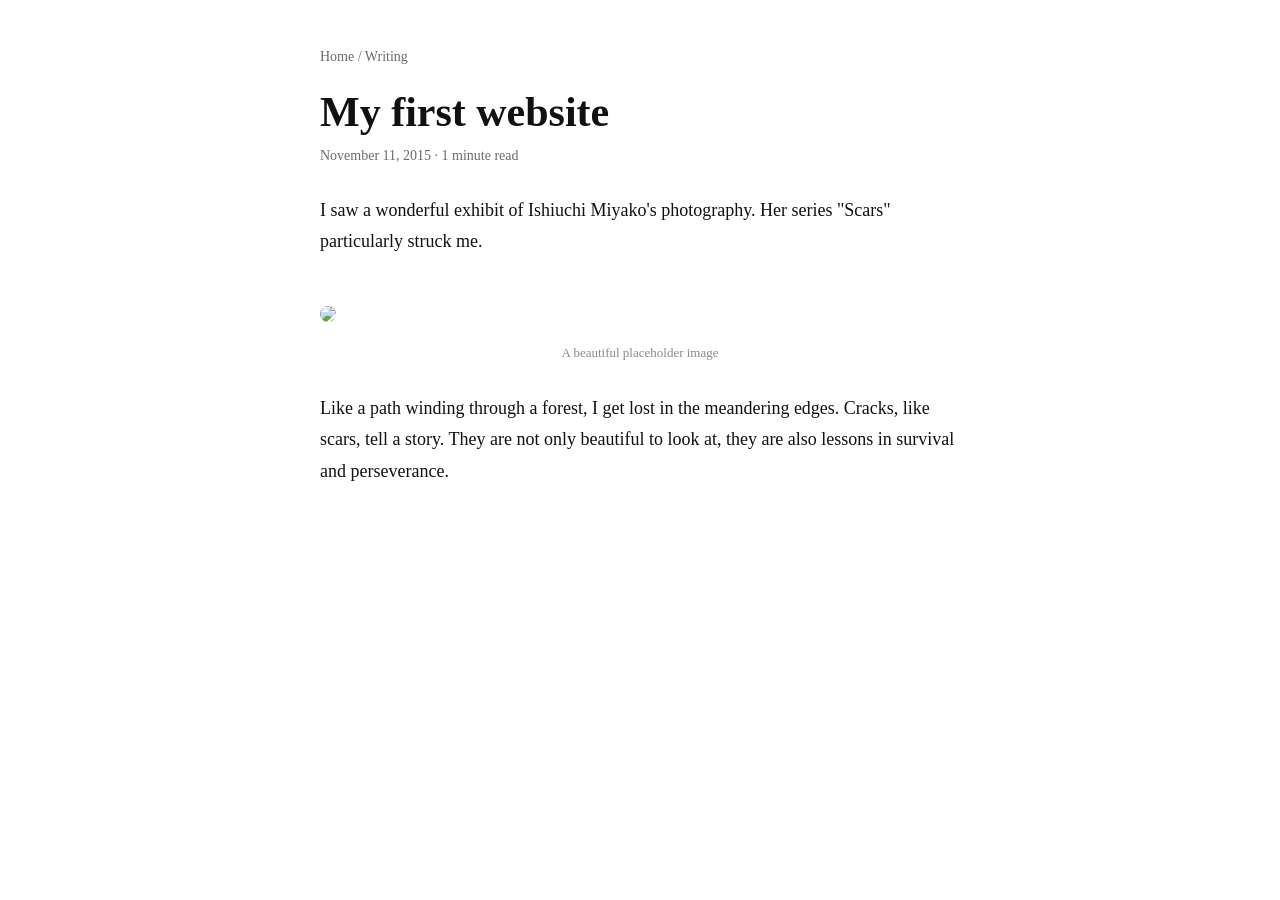
==== scars.html @ 90cd0741 "Add files via upload" ====
<!DOCTYPE html>
<html>
<head>
    <title>My first website</title>
    <link rel="stylesheet" href="style.css">
</head>
<body>

<div class="container">

    <a href="index.html" class="nav">Home / Writing</a>

    <h1>My first website</h1>

    <div class="meta">November 11, 2015 · 1 minute read</div>

    <p>
        I saw a wonderful exhibit of Ishiuchi Miyako's photography.
        Her series "Scars" particularly struck me.
    </p>

    <img src="https://images.unsplash.com/photo-1618005182384-a83a8bd57fbe?q=80&w=1200">

    <div class="caption">A beautiful placeholder image</div>

    <p>
        Like a path winding through a forest, I get lost in the meandering edges.
        Cracks, like scars, tell a story. They are not only beautiful to look at,
        they are also lessons in survival and perseverance.
    </p>

</div>

</body>
</html>
---- style.css ----
body {
    margin: 0;
    padding: 40px 20px;
    background: #ffffff;

    font-family: Georgia, "Times New Roman", serif;
    color: #111;

    font-size: 18px;
    line-height: 1.75;
}

.container {
    max-width: 640px;
    margin: 0 auto;
}

/* navigation */
.nav {
    font-size: 14px;
    color: #6b6b6b;
    text-decoration: none;
}

.nav:hover {
    text-decoration: underline;
}

/* headings */
h1 {
    font-size: 42px;
    font-weight: 600;
    margin: 14px 0 6px 0;
    line-height: 1.25;
}

h2 {
    font-size: 22px;
    margin: 30px 0 5px;
}

/* meta */
.meta {
    font-size: 14px;
    color: #6b6b6b;
    margin-bottom: 26px;
}

/* paragraphs */
p {
    margin: 18px 0;
}

/* links */
a {
    color: inherit;
}

/* article list */
.post {
    display: block;
    margin: 20px 0;
    text-decoration: none;
}

.post-title {
    font-size: 20px;
    font-weight: 500;
}

.post-meta {
    font-size: 13px;
    color: #777;
}

/* image */
img {
    width: 100%;
    margin: 30px 0 10px 0;
    border-radius: 10px;
}

.caption {
    text-align: center;
    font-size: 13px;
    color: #8a8a8a;
    margin-bottom: 28px;
}
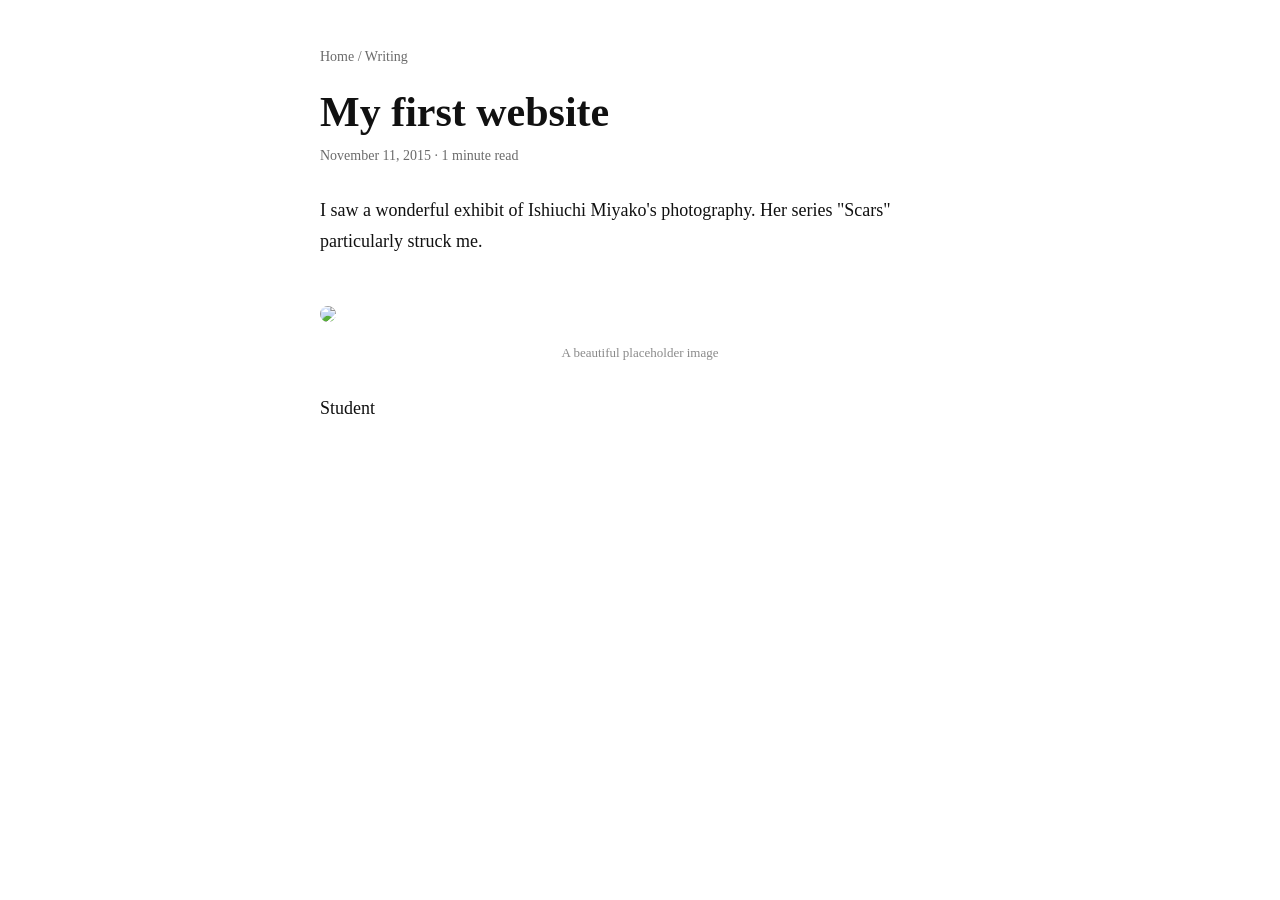
==== commit 678fbec4: "Update scars.html" ====
--- a/scars.html
+++ b/scars.html
@@ -24,12 +24,10 @@
     <div class="caption">A beautiful placeholder image</div>
 
     <p>
-        Like a path winding through a forest, I get lost in the meandering edges.
-        Cracks, like scars, tell a story. They are not only beautiful to look at,
-        they are also lessons in survival and perseverance.
+        Student
     </p>
 
 </div>
 
 </body>
-</html>+</html>
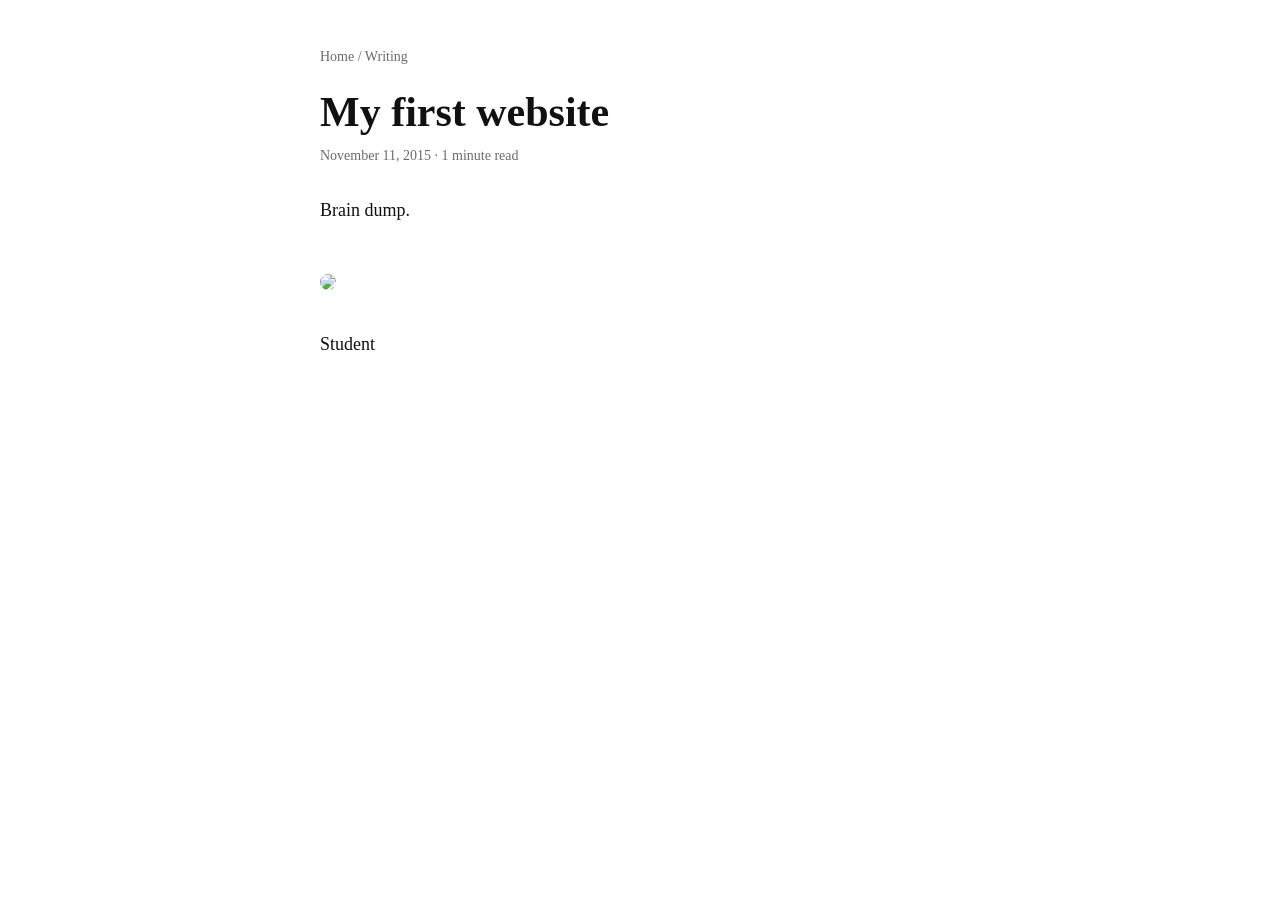
==== commit 8dff37d9: "Update scars.html" ====
--- a/scars.html
+++ b/scars.html
@@ -15,13 +15,11 @@
     <div class="meta">November 11, 2015 · 1 minute read</div>
 
     <p>
-        I saw a wonderful exhibit of Ishiuchi Miyako's photography.
-        Her series "Scars" particularly struck me.
+        Brain dump.
     </p>
 
     <img src="https://images.unsplash.com/photo-1618005182384-a83a8bd57fbe?q=80&w=1200">
 
-    <div class="caption">A beautiful placeholder image</div>
 
     <p>
         Student
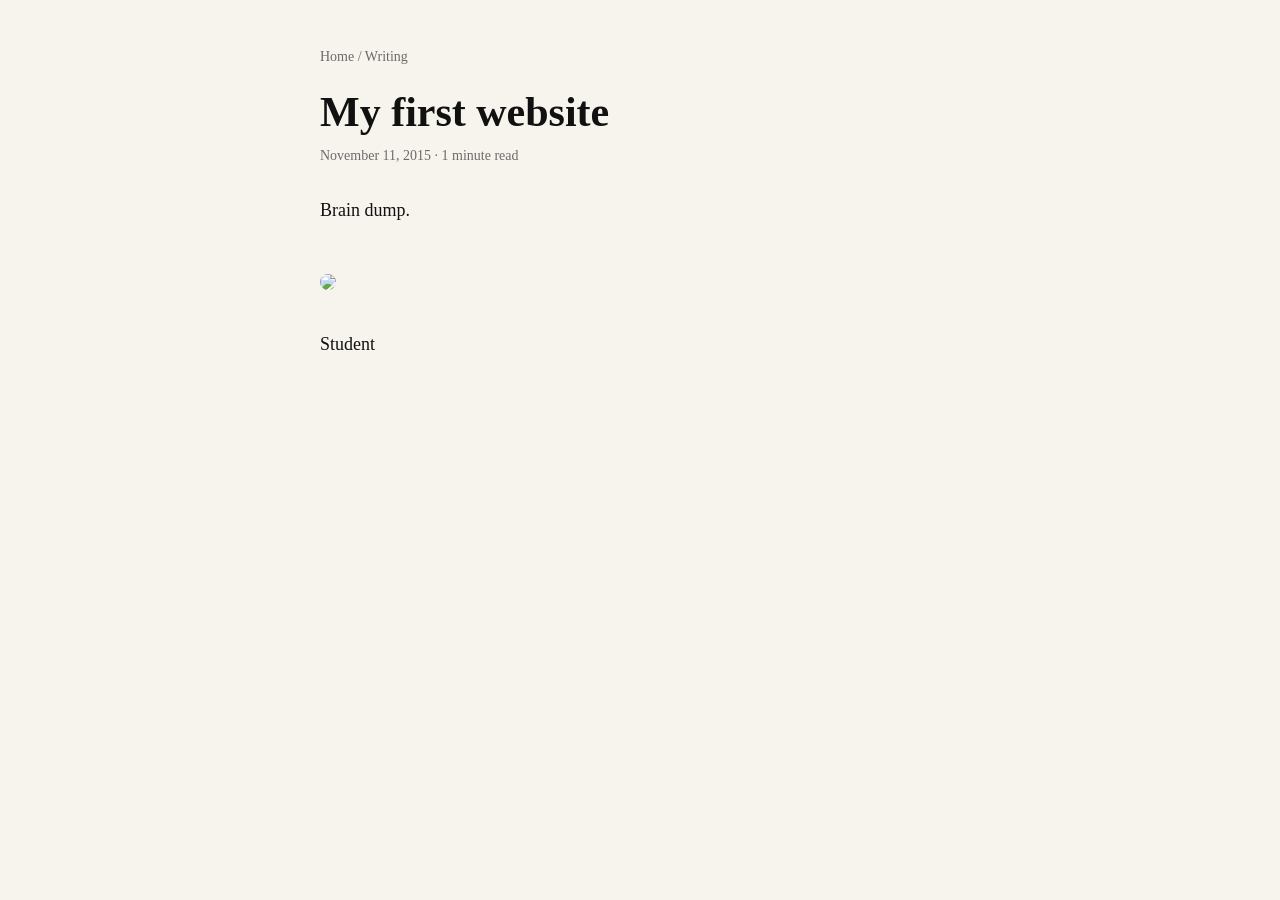
==== commit bd256943: "Update scars.html" ====
--- a/scars.html
+++ b/scars.html
@@ -1,7 +1,6 @@
 <!DOCTYPE html>
 <html>
 <head>
-    <title>My first website</title>
     <link rel="stylesheet" href="style.css">
 </head>
 <body>
--- a/style.css
+++ b/style.css
@@ -1,7 +1,7 @@
 body {
     margin: 0;
     padding: 40px 20px;
-    background: #ffffff;
+   background: #f7f4ed;
 
     font-family: Georgia, "Times New Roman", serif;
     color: #111;
@@ -85,4 +85,4 @@
     font-size: 13px;
     color: #8a8a8a;
     margin-bottom: 28px;
-}+}
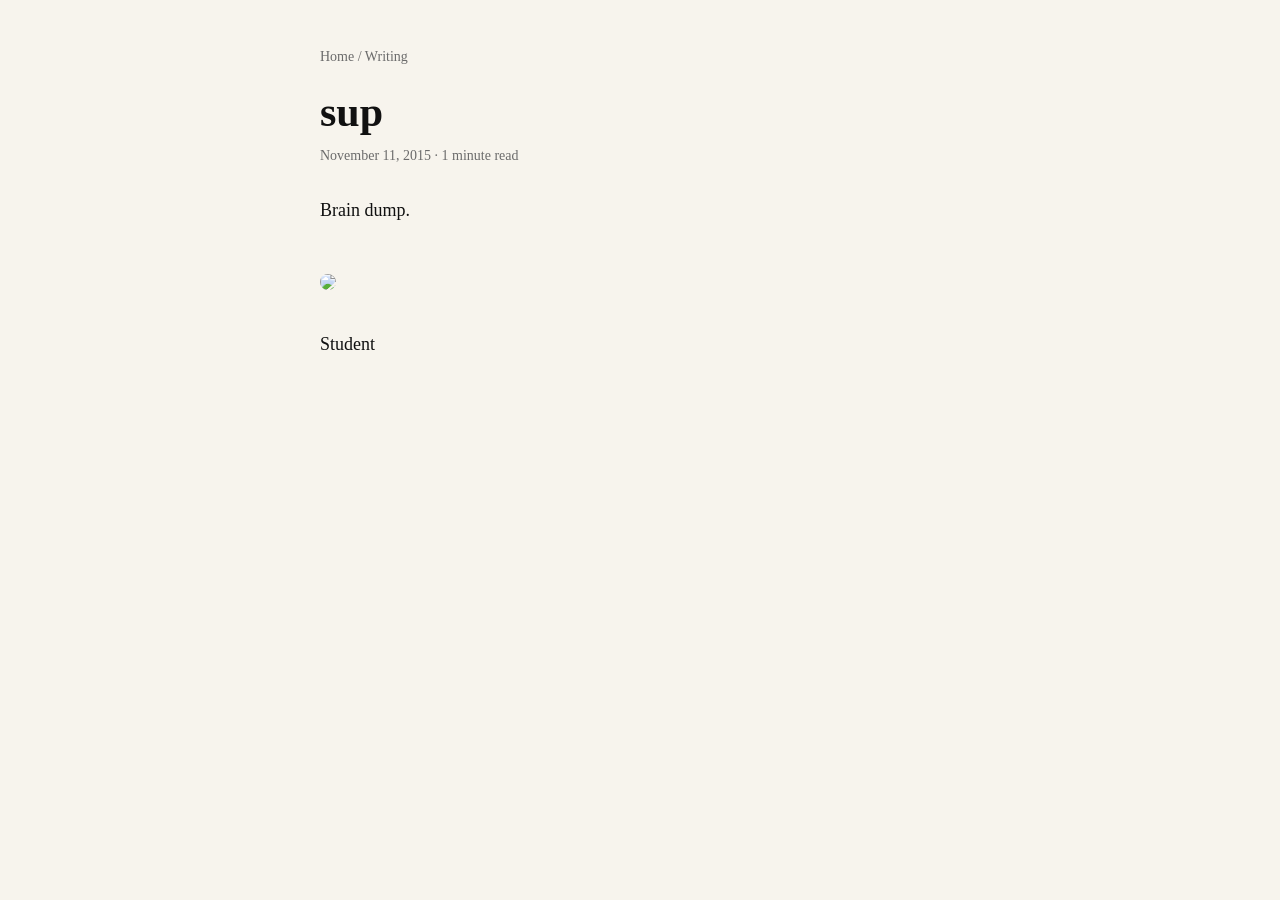
==== commit 74570787: "Change heading from 'My first website' to 'sup'" ====
--- a/scars.html
+++ b/scars.html
@@ -9,7 +9,7 @@
 
     <a href="index.html" class="nav">Home / Writing</a>
 
-    <h1>My first website</h1>
+    <h1>sup</h1>
 
     <div class="meta">November 11, 2015 · 1 minute read</div>
 
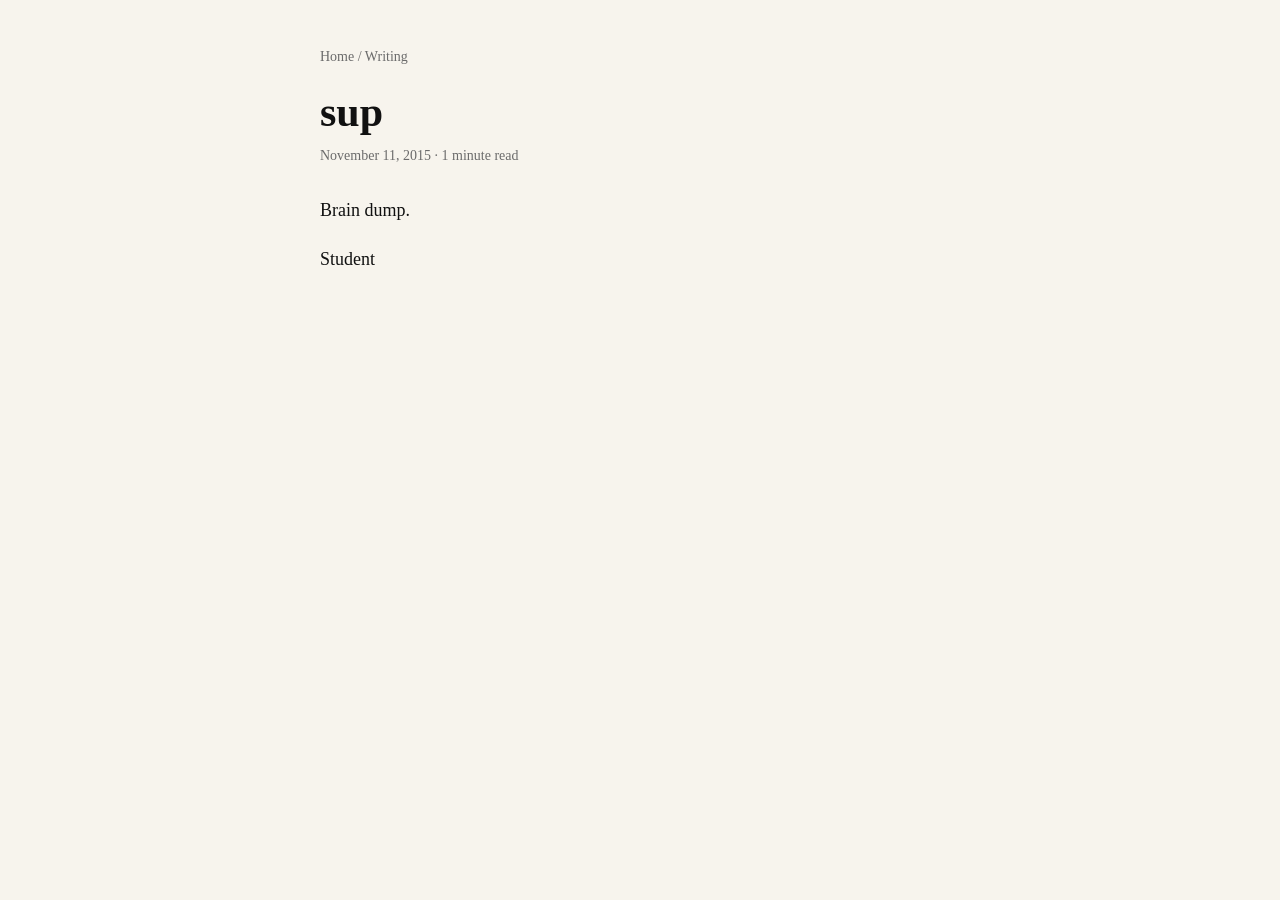
==== commit dc9dc126: "Update scars.html" ====
--- a/scars.html
+++ b/scars.html
@@ -17,8 +17,6 @@
         Brain dump.
     </p>
 
-    <img src="https://images.unsplash.com/photo-1618005182384-a83a8bd57fbe?q=80&w=1200">
-
 
     <p>
         Student
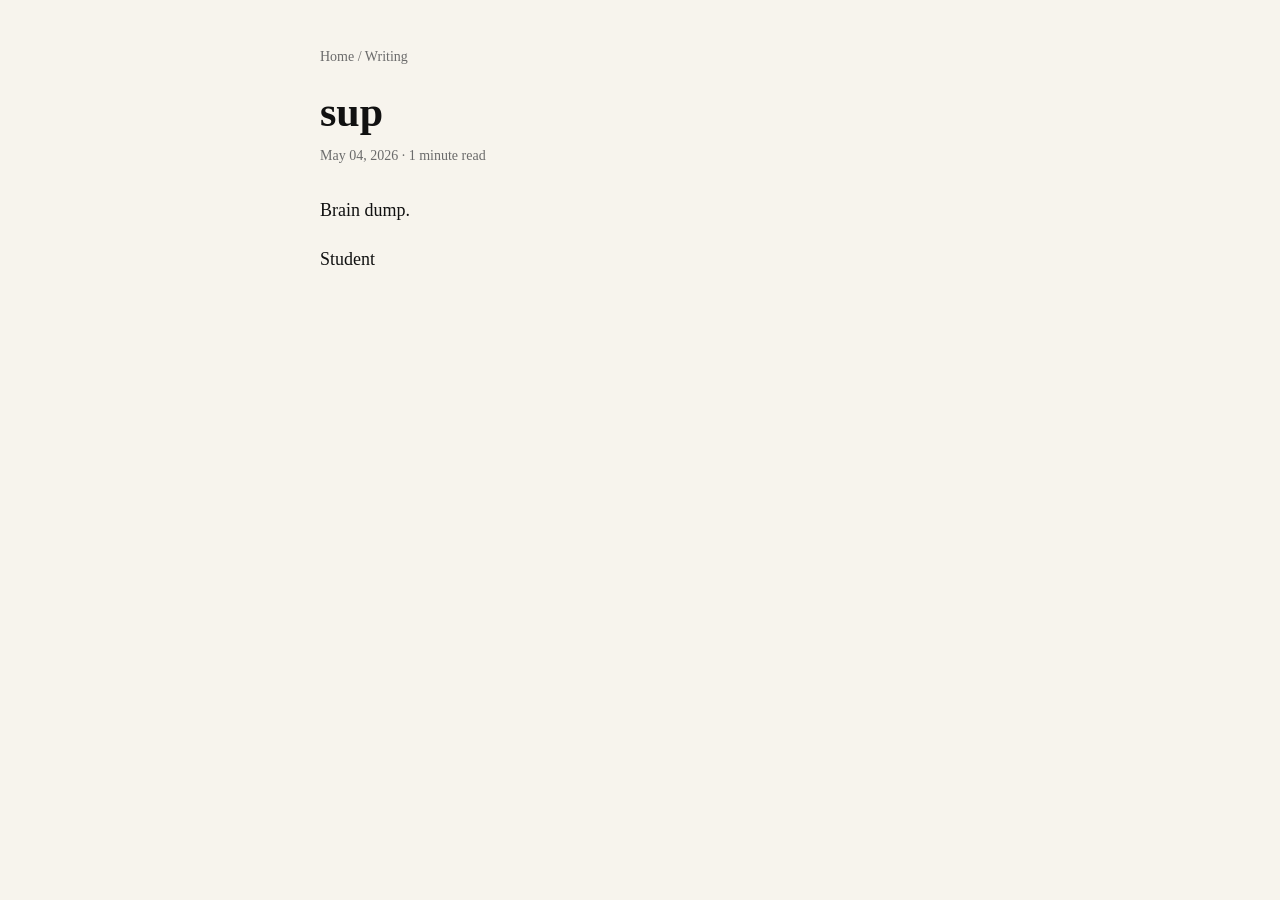
==== commit f803eb48: "Update scars.html" ====
--- a/scars.html
+++ b/scars.html
@@ -11,7 +11,7 @@
 
     <h1>sup</h1>
 
-    <div class="meta">November 11, 2015 · 1 minute read</div>
+    <div class="meta">May 04, 2026 · 1 minute read</div>
 
     <p>
         Brain dump.
